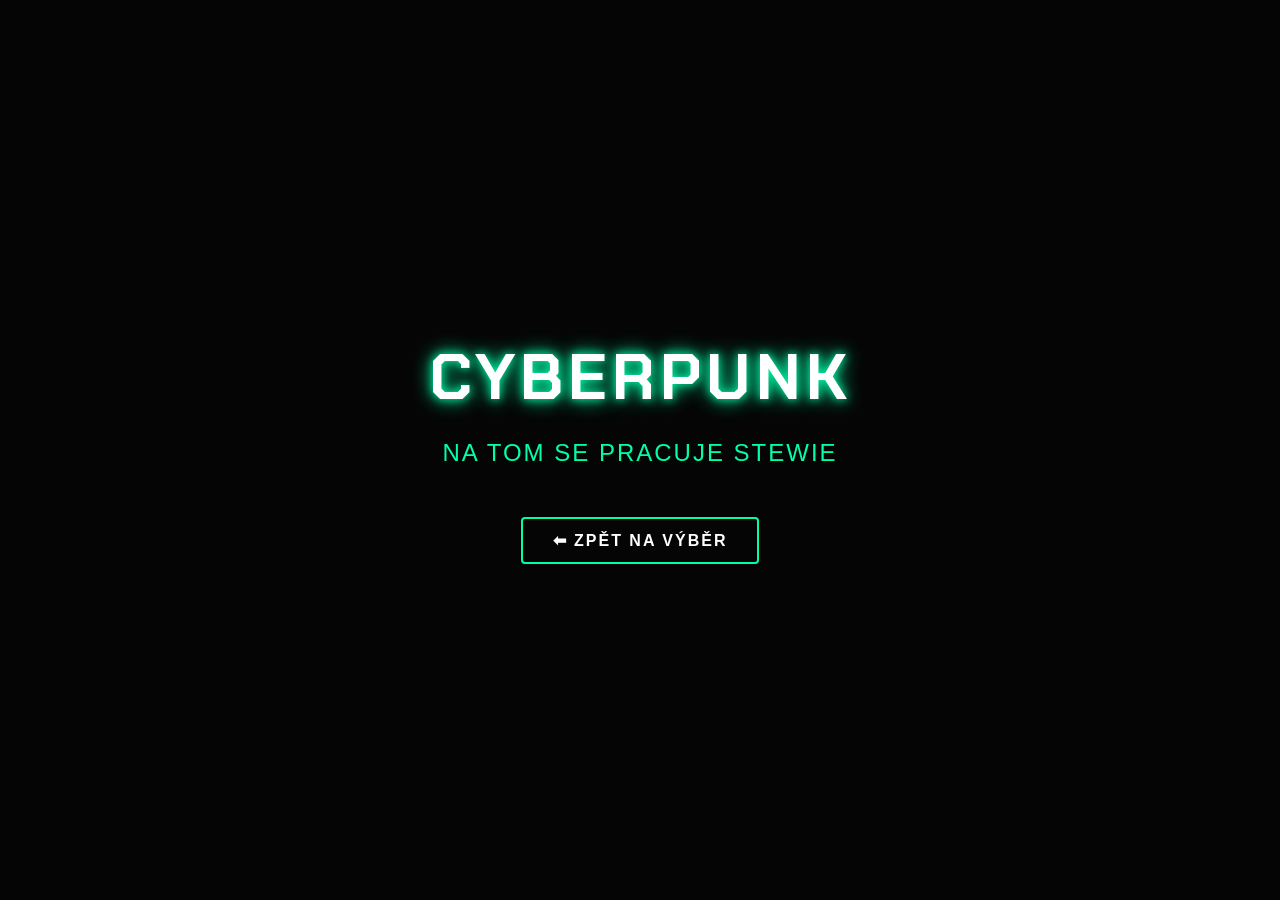
==== cyberpunk-akce.html @ 702725af "Add files via upload" ====
<!DOCTYPE html>
<html lang="cs">
<head>
    <meta charset="UTF-8">
    <meta name="viewport" content="width=device-width, initial-scale=1.0">
    <title>Cyberpunk - WonderLands</title>
    <link rel="preconnect" href="https://fonts.googleapis.com">
    <link rel="preconnect" href="https://fonts.gstatic.com" crossorigin>
    <link href="https://fonts.googleapis.com/css2?family=Chakra+Petch:wght@700&display=swap" rel="stylesheet">
    <style>
        * { margin: 0; padding: 0; box-sizing: border-box; }
        body {
            background: #050505;
            color: white;
            font-family: 'Arial', sans-serif;
            min-height: 100vh;
            display: flex;
            flex-direction: column;
            justify-content: center;
            align-items: center;
            text-align: center;
            padding: 20px;
        }
        h1 {
            font-family: 'Chakra Petch', sans-serif;
            font-size: 4rem;
            color: #fff;
            text-shadow: 0 0 10px #0fa, 0 0 20px #0fa;
            letter-spacing: 5px;
            margin-bottom: 20px;
            text-transform: uppercase;
        }
        .notice {
            font-size: 1.5rem;
            color: #0fa;
            letter-spacing: 2px;
            margin-bottom: 50px;
            text-transform: uppercase;
            animation: neon 1.5s infinite alternate;
        }
        @keyframes neon {
            0%, 19%, 21%, 23%, 25%, 54%, 56%, 100% { text-shadow: 0 0 5px #0fa, 0 0 15px #0fa; opacity: 1; }
            20%, 24%, 55% { text-shadow: none; opacity: 0.7; }
        }
        .btn-back {
            display: inline-block;
            padding: 12px 30px;
            background: transparent;
            color: white;
            border: 2px solid #0fa;
            text-decoration: none;
            text-transform: uppercase;
            font-weight: bold;
            letter-spacing: 2px;
            transition: all 0.3s ease;
            border-radius: 4px;
        }
        .btn-back:hover {
            background: #0fa;
            color: black;
            box-shadow: 0 0 20px #0fa;
        }
    </style>
</head>
<body>

    <h1>Cyberpunk</h1>
    <p class="notice">na tom se pracuje Stewie</p>
    <a href="index.html" class="btn-back">⬅ Zpět na výběr</a>

</body>
</html>
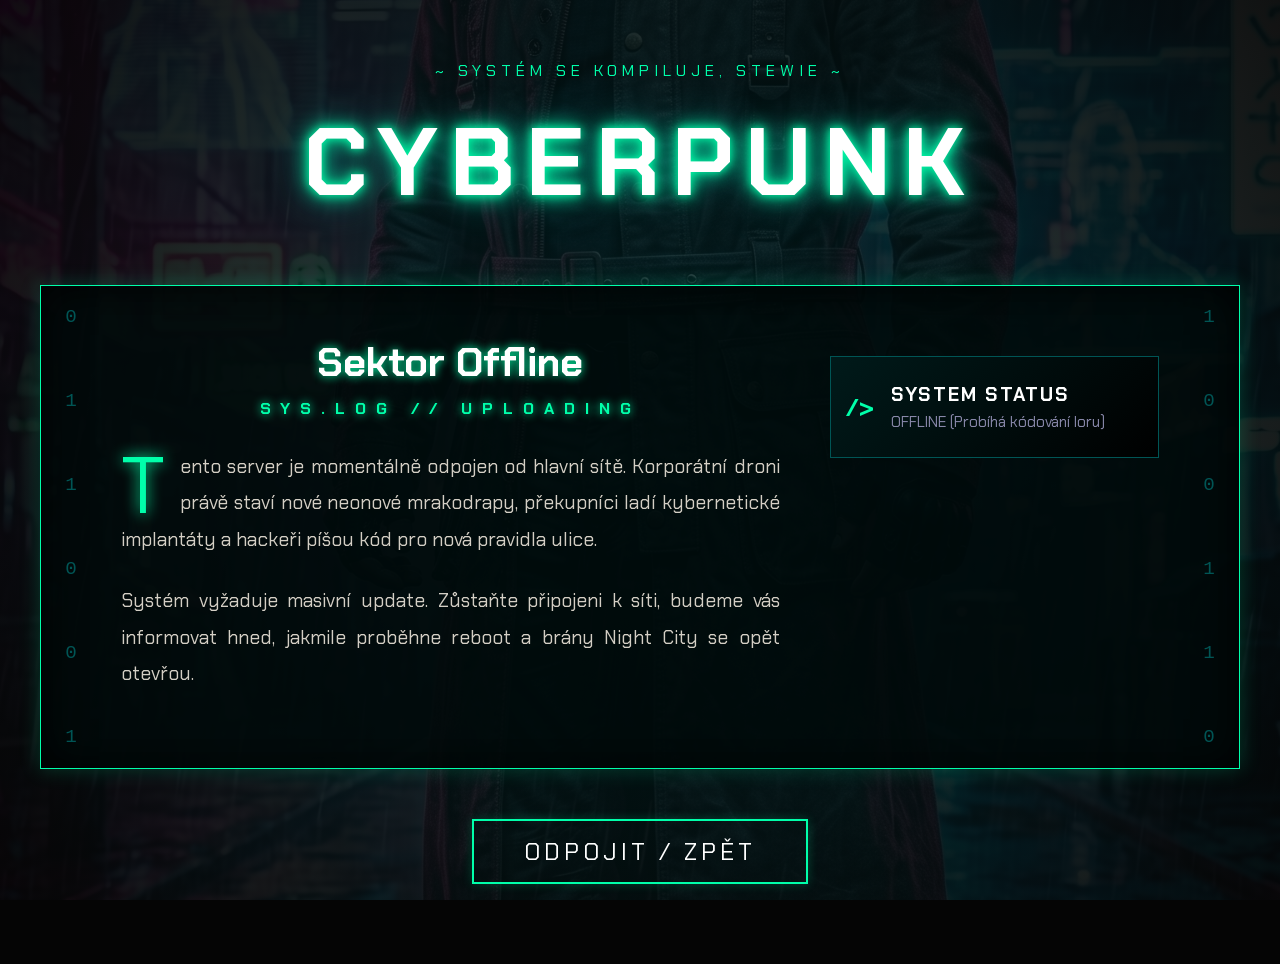
==== commit 59b517aa: "Add files via upload" ====
--- a/cyberpunk-akce.html
+++ b/cyberpunk-akce.html
@@ -6,67 +6,163 @@
     <title>Cyberpunk - WonderLands</title>
     <link rel="preconnect" href="https://fonts.googleapis.com">
     <link rel="preconnect" href="https://fonts.gstatic.com" crossorigin>
-    <link href="https://fonts.googleapis.com/css2?family=Chakra+Petch:wght@700&display=swap" rel="stylesheet">
+    <link href="https://fonts.googleapis.com/css2?family=Chakra+Petch:wght@400;700&display=swap" rel="stylesheet">
+    
     <style>
         * { margin: 0; padding: 0; box-sizing: border-box; }
+        
         body {
-            background: #050505;
-            color: white;
-            font-family: 'Arial', sans-serif;
+            background-color: #050505;
+            background-image: radial-gradient(circle at center, rgba(0, 30, 30, 0.8) 0%, rgba(5, 5, 5, 0.95) 100%), url('cyber.jpeg');
+            background-size: cover;
+            background-position: center;
+            background-attachment: fixed;
+            color: #d4cfc5;
+            font-family: 'Chakra Petch', sans-serif;
             min-height: 100vh;
-            display: flex;
-            flex-direction: column;
-            justify-content: center;
-            align-items: center;
-            text-align: center;
-            padding: 20px;
+            overflow-x: hidden;
         }
+
+        ::-webkit-scrollbar { width: 10px; }
+        ::-webkit-scrollbar-track { background: #000; }
+        ::-webkit-scrollbar-thumb { background: #005555; border: 1px solid #0fa; }
+        ::-webkit-scrollbar-thumb:hover { background: #0fa; }
+
+        .magic-runes {
+            position: fixed; top: 0; left: 0; width: 100%; height: 100%; pointer-events: none; z-index: 0; overflow: hidden;
+        }
+        
+        .floating-rune {
+            position: absolute; color: rgba(0, 255, 170, 0.5); 
+            text-shadow: 0 0 10px #0fa;
+            animation: matrix-fall infinite linear; opacity: 0; user-select: none;
+            font-family: monospace; font-weight: bold;
+        }
+
+        .floating-rune:nth-child(1) { left: 10%; font-size: 1.5rem; animation-duration: 8s; animation-delay: 0s; }
+        .floating-rune:nth-child(2) { left: 85%; font-size: 2rem; animation-duration: 12s; animation-delay: -3s; }
+        .floating-rune:nth-child(3) { left: 45%; font-size: 1.2rem; animation-duration: 7s; animation-delay: -1s; }
+        .floating-rune:nth-child(4) { left: 30%; font-size: 2.5rem; animation-duration: 15s; animation-delay: -6s; color: rgba(255, 0, 150, 0.4); }
+        .floating-rune:nth-child(5) { left: 75%; font-size: 1.8rem; animation-duration: 10s; animation-delay: -4s; }
+
+        @keyframes matrix-fall {
+            0% { transform: translateY(-10vh); opacity: 0; }
+            10% { opacity: 0.8; }
+            90% { opacity: 0.8; }
+            100% { transform: translateY(110vh); opacity: 0; }
+        }
+
+        header { position: relative; text-align: center; padding: 100px 20px 40px; z-index: 2; }
+
+        .stewie-notice {
+            position: absolute; top: 60px; left: 50%; transform: translateX(-50%);
+            color: #0fa; font-size: 1rem; letter-spacing: 5px; text-transform: uppercase;
+            animation: neon-flicker 2s infinite alternate;
+        }
+
+        @keyframes neon-flicker {
+            0%, 19%, 21%, 23%, 25%, 54%, 56%, 100% { text-shadow: 0 0 5px #0fa, 0 0 10px #0fa; opacity: 1; }
+            20%, 24%, 55% { text-shadow: none; opacity: 0.5; }
+        }
+
         h1 {
-            font-family: 'Chakra Petch', sans-serif;
-            font-size: 4rem;
-            color: #fff;
-            text-shadow: 0 0 10px #0fa, 0 0 20px #0fa;
-            letter-spacing: 5px;
-            margin-bottom: 20px;
-            text-transform: uppercase;
+            font-size: 6rem; color: #ffffff; text-shadow: 0 0 10px #0fa, 0 0 20px #0fa, 0 0 40px #008888;
+            letter-spacing: 12px; text-transform: uppercase; margin-bottom: 20px;
         }
-        .notice {
-            font-size: 1.5rem;
-            color: #0fa;
-            letter-spacing: 2px;
-            margin-bottom: 50px;
-            text-transform: uppercase;
-            animation: neon 1.5s infinite alternate;
+
+        .grimoire-container {
+            position: relative; max-width: 1200px; margin: 0 auto 50px; padding: 50px 80px;
+            background: rgba(0, 10, 10, 0.85); border: 1px solid #0fa;
+            box-shadow: inset 0 0 40px rgba(0,0,0,0.9), 0 0 20px rgba(0, 255, 170, 0.2);
+            z-index: 2; display: grid; grid-template-columns: 2fr 1fr; gap: 50px;
         }
-        @keyframes neon {
-            0%, 19%, 21%, 23%, 25%, 54%, 56%, 100% { text-shadow: 0 0 5px #0fa, 0 0 15px #0fa; opacity: 1; }
-            20%, 24%, 55% { text-shadow: none; opacity: 0.7; }
+
+        .runic-border {
+            position: absolute; top: 20px; bottom: 20px; width: 40px;
+            display: flex; flex-direction: column; justify-content: space-between; align-items: center;
+            font-family: monospace; font-size: 1.2rem; color: #005555; user-select: none;
         }
-        .btn-back {
-            display: inline-block;
-            padding: 12px 30px;
-            background: transparent;
-            color: white;
-            border: 2px solid #0fa;
-            text-decoration: none;
-            text-transform: uppercase;
-            font-weight: bold;
-            letter-spacing: 2px;
-            transition: all 0.3s ease;
-            border-radius: 4px;
+        .runic-left { left: 10px; }
+        .runic-right { right: 10px; }
+
+        .lore-section h2 { color: #fff; font-size: 2.5rem; margin-bottom: 30px; text-align: center; text-shadow: 0 0 10px #0fa; }
+        .lore-section h2::after { content: 'SYS.LOG // UPLOADING'; display: block; font-size: 1rem; color: #0fa; margin-top: 10px; letter-spacing: 10px; }
+
+        .lore-text { font-size: 1.2rem; line-height: 1.9; text-align: justify; }
+        .lore-text p:first-of-type::first-letter {
+            float: left; font-size: 5rem; line-height: 0.8; padding-right: 15px; padding-top: 5px;
+            color: #0fa; text-shadow: 0 0 15px #0fa;
         }
-        .btn-back:hover {
-            background: #0fa;
-            color: black;
-            box-shadow: 0 0 20px #0fa;
+        .lore-text p { margin-bottom: 25px; }
+
+        .info-section { display: flex; flex-direction: column; gap: 30px; padding-top: 20px; }
+        .crystal-card {
+            position: relative; background: linear-gradient(135deg, #001a1a 0%, #000 100%);
+            padding: 25px 20px 25px 60px; border: 1px solid #005555; transition: 0.4s;
+        }
+        .crystal-card:hover { border-color: #0fa; box-shadow: inset 0 0 15px rgba(0, 255, 170, 0.2); transform: translateX(-5px); }
+        .crystal-card::before {
+            content: '/>'; position: absolute; left: 15px; top: 50%; transform: translateY(-50%);
+            font-weight: bold; font-size: 1.5rem; color: #0fa;
+        }
+        .crystal-card h3 { color: #fff; font-size: 1.2rem; margin-bottom: 5px; text-transform: uppercase; letter-spacing: 2px; }
+        .crystal-card p { font-size: 0.95rem; color: #88a; }
+
+        .portal-btn-container { text-align: center; padding-bottom: 80px; z-index: 2; position: relative; }
+        .btn-portal {
+            display: inline-block; padding: 15px 50px; background: transparent; color: #fff;
+            font-size: 1.5rem; text-decoration: none; text-transform: uppercase; letter-spacing: 4px;
+            border: 2px solid #0fa; transition: 0.4s; box-shadow: 0 0 10px rgba(0, 255, 170, 0.2);
+        }
+        .btn-portal:hover { background: rgba(0, 255, 170, 0.2); box-shadow: 0 0 20px #0fa, inset 0 0 10px #0fa; }
+
+        @media (max-width: 960px) {
+            h1 { font-size: 3.5rem; }
+            .grimoire-container { grid-template-columns: 1fr; padding: 30px 20px; }
+            .runic-border { display: none; }
         }
     </style>
 </head>
 <body>
 
-    <h1>Cyberpunk</h1>
-    <p class="notice">na tom se pracuje Stewie</p>
-    <a href="index.html" class="btn-back">⬅ Zpět na výběr</a>
+    <div class="magic-runes">
+        <div class="floating-rune">010</div><div class="floating-rune">1</div>
+        <div class="floating-rune">00</div><div class="floating-rune">101</div>
+        <div class="floating-rune">ERR</div>
+    </div>
+
+    <header>
+        <div class="stewie-notice">~ Systém se kompiluje, Stewie ~</div>
+        <h1>Cyberpunk</h1>
+    </header>
+
+    <main class="grimoire-container">
+        <div class="runic-border runic-left">
+            <span>0</span><span>1</span><span>1</span><span>0</span><span>0</span><span>1</span>
+        </div>
+        <div class="runic-border runic-right">
+            <span>1</span><span>0</span><span>0</span><span>1</span><span>1</span><span>0</span>
+        </div>
+        
+        <section class="lore-section">
+            <h2>Sektor Offline</h2>
+            <div class="lore-text">
+                <p>Tento server je momentálně odpojen od hlavní sítě. Korporátní droni právě staví nové neonové mrakodrapy, překupníci ladí kybernetické implantáty a hackeři píšou kód pro nová pravidla ulice.</p>
+                <p>Systém vyžaduje masivní update. Zůstaňte připojeni k síti, budeme vás informovat hned, jakmile proběhne reboot a brány Night City se opět otevřou.</p>
+            </div>
+        </section>
+
+        <aside class="info-section">
+            <div class="crystal-card">
+                <h3>System Status</h3>
+                <p>OFFLINE (Probíhá kódování loru)</p>
+            </div>
+        </aside>
+    </main>
+
+    <div class="portal-btn-container">
+        <a href="index.html" class="btn-portal">Odpojit / Zpět</a>
+    </div>
 
 </body>
 </html>
